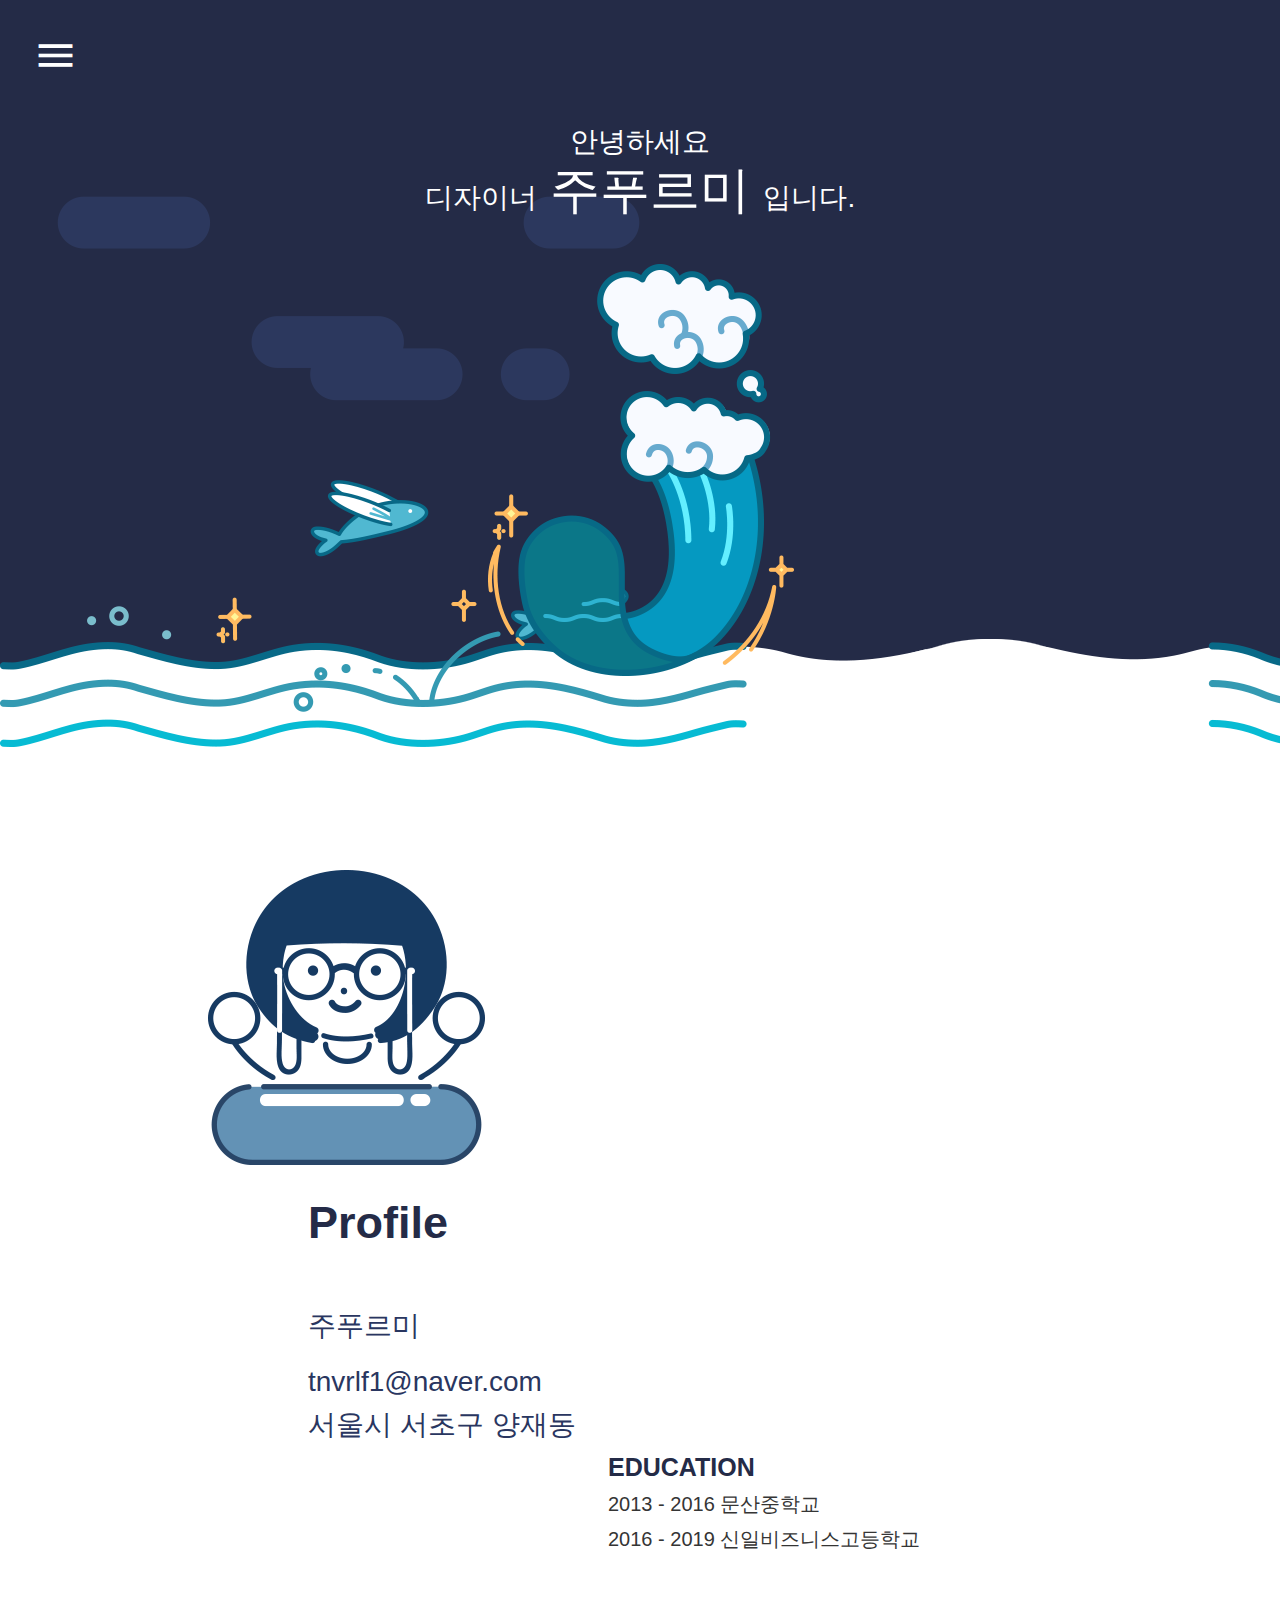
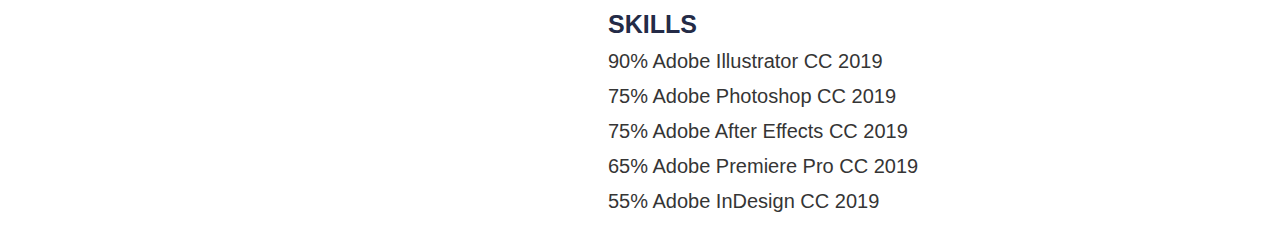
==== index.html @ e6703d3d "f" ====
<!DOCTYPE html>
<html lang="ko" dir="ltr">
  <head>
    <meta charset="utf-8">
    <meta property="og:url" content="https://jupureumi.github.io/">
    <meta property="og:title" content="디자이너 주푸르미 Portfolio">
    <meta property="og:description" content="안녕하세요 디자이너 주푸르미의 포트폴리오입니다.">
    <meta property="og:image" content="./img/sns_img.png">

    <meta name="robots" content="index">
    <meta name="title" content="디자이너 주푸르미 Portfolio">
    <meta name="keywords" content="주푸르미">
    <meta name="description" content="안녕하세요 디자이너 주푸르미의 포트폴리오입니다.">
    <link rel="image_src" href="./img/sns_img.png">

    <link href="https://fonts.googleapis.com/css2?family=Material+Icons"
      rel="stylesheet">
      <link rel="stylesheet" href="https://cdn.jsdelivr.net/npm/bootstrap@4.5.3/dist/css/bootstrap.min.css" integrity="sha384-TX8t27EcRE3e/ihU7zmQxVncDAy5uIKz4rEkgIXeMed4M0jlfIDPvg6uqKI2xXr2" crossorigin="anonymous">
    <link rel="stylesheet" href="css/style.css">

    <title>디자이너 주푸르미 Portfolio</title>
  </head>
  <body>
    <span class="material-icons menu">
    menu
    </span>
    <div class="title">
    <p></p>
    <span>안녕하세요</span>
      <br>
    <span>디자이너</span>&nbsp;&nbsp;&nbsp;<strong>주푸르미</strong>&nbsp;&nbsp;&nbsp;<span>입니다.</span>
    </div>
    <div class="wave">
      <img src="./img/wave.png" alt="">
    </div>
      <div class="media">
    <img src="img/Character_1.png" class="align-self-start mr-3" alt="...">
    <div class="media-body">
      <class="mt-0"><strong>Profile</strong>
      <p></p>
        <span>주푸르미
        <p>tnvrlf1@naver.com</p>
        <p>서울시 서초구 양재동</p>
        </span>
      </div>
    </div>
    <div class="text">
      <strong>EDUCATION</strong><p></p>
      <p>2013 - 2016  문산중학교</p>
      <p>2016 - 2019  신일비즈니스고등학교</p>
    </div>

    <div class="text2">
      <strong>SKILLS</strong><p></p>
      <p>90%  Adobe Illustrator CC 2019</p>
      <p>75%  Adobe Photoshop CC 2019</p>
      <p>75%  Adobe After Effects CC 2019</p>
      <p>65%  Adobe Premiere Pro CC 2019</p>
      <p>55%  Adobe InDesign CC 2019</p>
    </div>


  </body>
</html>
---- css/style.css ----
@charset "utf-8";

body {
  font-family: 'cafe24 oneprettynight','NanumBarunGothic', 'NanumSquare_ac', sans-serif;
  background-image: url(../img/bg.png);
  background-repeat: no-repeat;
}

.menu {
  color: #FFF;
  padding: 25px;
  font-size: 45px;
}

.title {
  color: #FFF;
  font-family: : 'cafe24 oneprettynight';
  text-align: center;
  line-height: 45px;
}

.title span {
  font-size: 28px;
  font-weight: normal;
}

.title strong {
  font-size: 50px;
  font-weight: normal;
}

.wave {
  text-align: center;
  padding-top: 40px;
}

.media {
  text-align: left;
  padding-top: 190px;
  padding-left: 200px;
  font-size: 45px;
  color: #242B47;
  font-family: : 'NanumSquare_ac';
}

.Character_1 strong {
  font-size: 45px;
  color: #242B47;
}

.media-body span {
  font-size: 28px;
  color: #293660;
  line-height: 15px;
}

.media-body {
  padding-left: 100px;
  padding-top: 20px;
}

.text {
  padding-left: 600px;
  font-size: 20px;
  color: #353535;
  line-height: 15px;
}

.text strong {
  font-size: 25px;
  color: #242B47;
  line-height: 15px;
  font-family: : 'NanumSquare_ac';
}

.text2 {
  padding-left: 600px;
  padding-top: 50px;
  font-size: 20px;
  color: #353535;
  line-height: 15px;
}

.text2 strong {
  font-size: 25px;
  color: #242B47;
  line-height: 15px;
  font-family: : 'NanumSquare_ac';
}
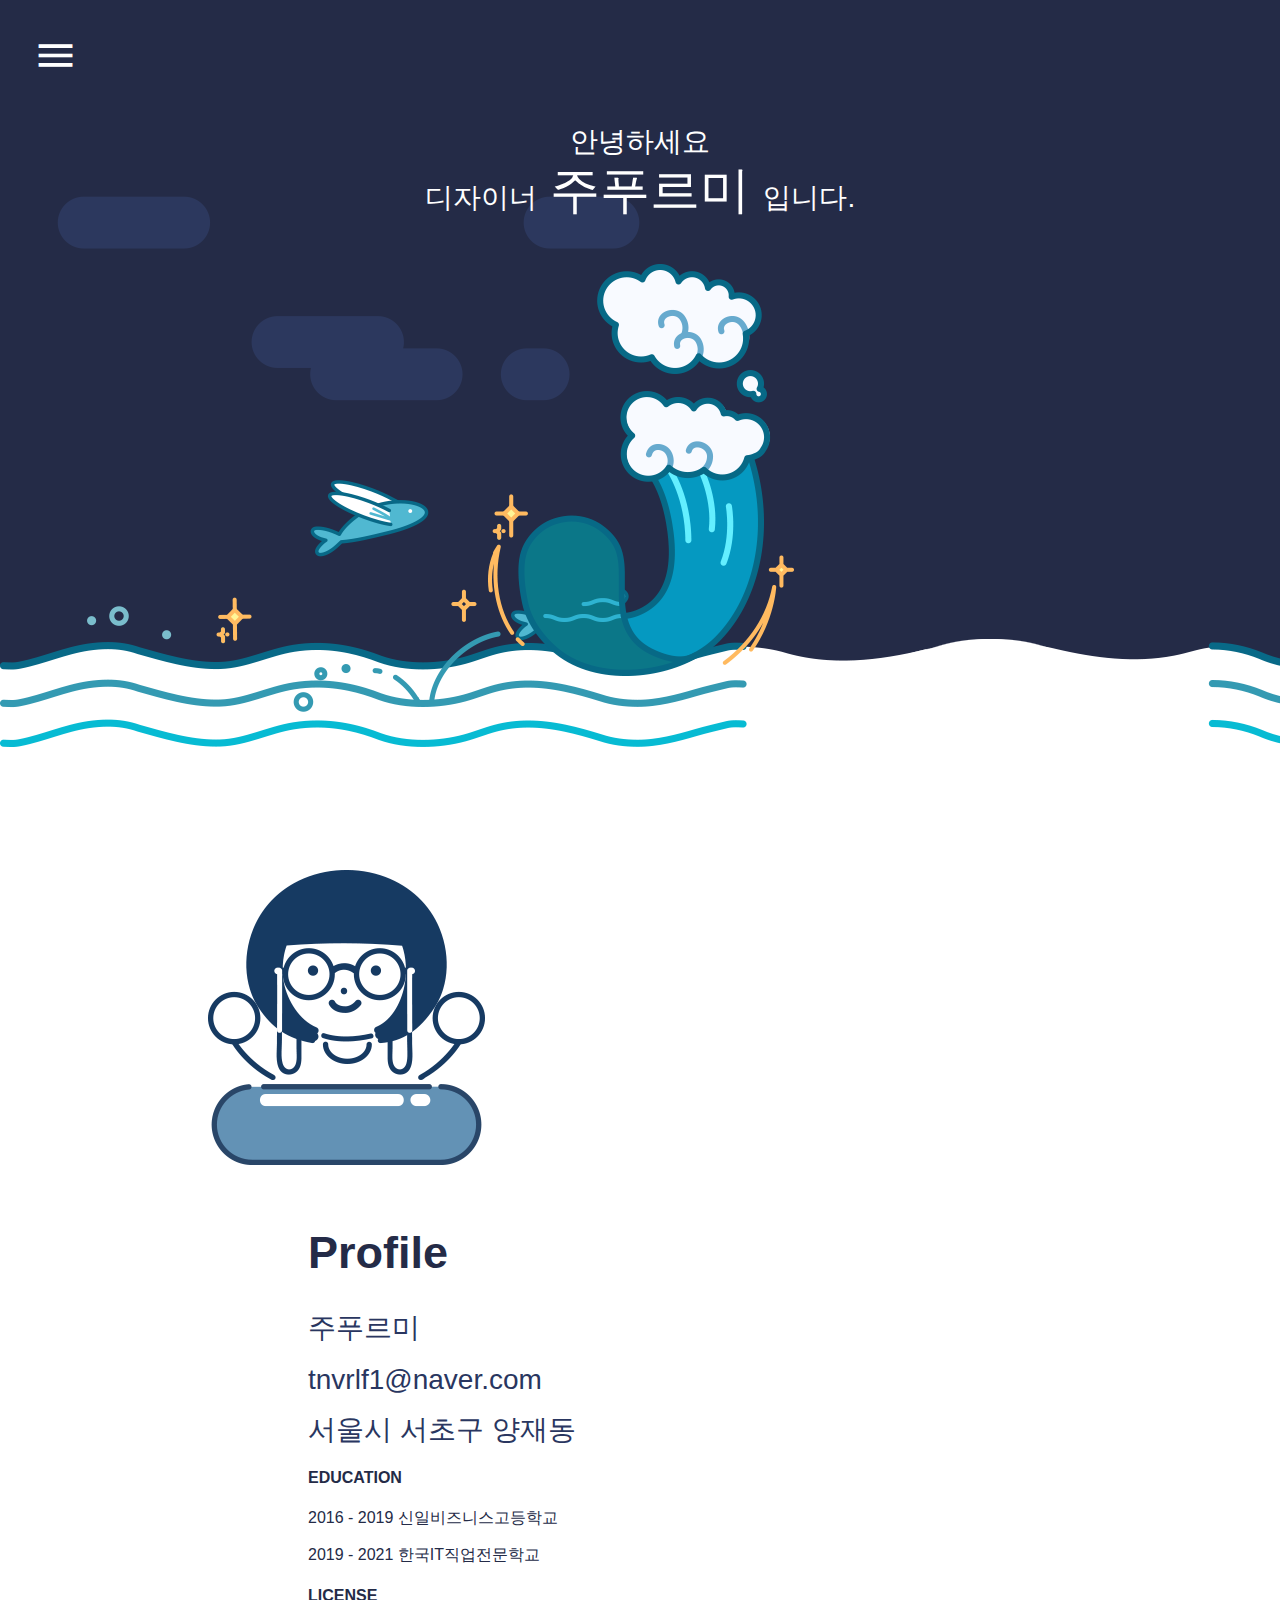
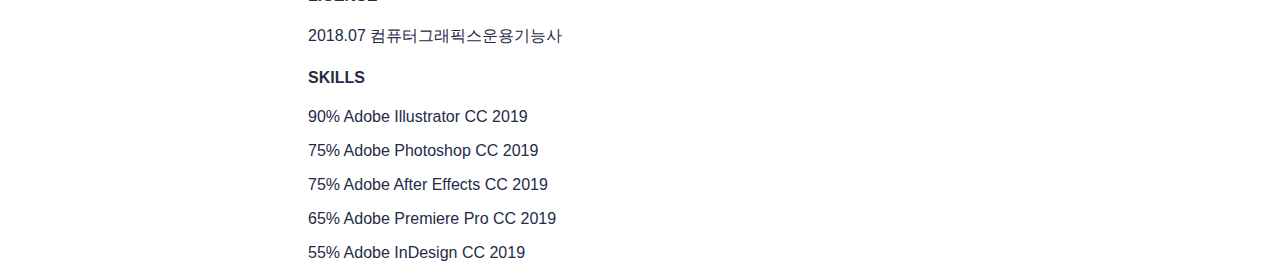
==== commit 801d77d7: "1" ====
--- a/index.html
+++ b/index.html
@@ -1,64 +1,79 @@
 <!DOCTYPE html>
 <html lang="ko" dir="ltr">
-  <head>
-    <meta charset="utf-8">
-    <meta property="og:url" content="https://jupureumi.github.io/">
-    <meta property="og:title" content="디자이너 주푸르미 Portfolio">
-    <meta property="og:description" content="안녕하세요 디자이너 주푸르미의 포트폴리오입니다.">
-    <meta property="og:image" content="./img/sns_img.png">
 
-    <meta name="robots" content="index">
-    <meta name="title" content="디자이너 주푸르미 Portfolio">
-    <meta name="keywords" content="주푸르미">
-    <meta name="description" content="안녕하세요 디자이너 주푸르미의 포트폴리오입니다.">
-    <link rel="image_src" href="./img/sns_img.png">
+<head>
+  <meta charset="utf-8">
+  <meta property="og:url" content="https://jupureumi.github.io/">
+  <meta property="og:title" content="디자이너 주푸르미 Portfolio">
+  <meta property="og:description" content="안녕하세요 디자이너 주푸르미의 포트폴리오입니다.">
+  <meta property="og:image" content="./img/sns_img.png">
 
-    <link href="https://fonts.googleapis.com/css2?family=Material+Icons"
-      rel="stylesheet">
-      <link rel="stylesheet" href="https://cdn.jsdelivr.net/npm/bootstrap@4.5.3/dist/css/bootstrap.min.css" integrity="sha384-TX8t27EcRE3e/ihU7zmQxVncDAy5uIKz4rEkgIXeMed4M0jlfIDPvg6uqKI2xXr2" crossorigin="anonymous">
-    <link rel="stylesheet" href="css/style.css">
+  <meta name="robots" content="index">
+  <meta name="title" content="디자이너 주푸르미 Portfolio">
+  <meta name="keywords" content="주푸르미">
+  <meta name="description" content="안녕하세요 디자이너 주푸르미의 포트폴리오입니다.">
+  <link rel="image_src" href="./img/sns_img.png">
 
-    <title>디자이너 주푸르미 Portfolio</title>
-  </head>
-  <body>
-    <span class="material-icons menu">
+  <link href="https://fonts.googleapis.com/css2?family=Material+Icons" rel="stylesheet">
+  <link rel="stylesheet" href="https://cdn.jsdelivr.net/npm/bootstrap@4.5.3/dist/css/bootstrap.min.css" integrity="sha384-TX8t27EcRE3e/ihU7zmQxVncDAy5uIKz4rEkgIXeMed4M0jlfIDPvg6uqKI2xXr2" crossorigin="anonymous">
+  <link rel="stylesheet" href="css/style.css">
+
+  <title>디자이너 주푸르미 Portfolio</title>
+</head>
+
+<body>
+  <span class="material-icons menu">
     menu
-    </span>
-    <div class="title">
+  </span>
+  <div class="title">
     <p></p>
     <span>안녕하세요</span>
-      <br>
+    <br>
     <span>디자이너</span>&nbsp;&nbsp;&nbsp;<strong>주푸르미</strong>&nbsp;&nbsp;&nbsp;<span>입니다.</span>
-    </div>
-    <div class="wave">
-      <img src="./img/wave.png" alt="">
-    </div>
-      <div class="media">
+  </div>
+  <div class="wave">
+    <img src="./img/wave.png" alt="">
+  </div>
+
+  <!-- 남겨둠 -->
+  <div class="media">
     <img src="img/Character_1.png" class="align-self-start mr-3" alt="...">
     <div class="media-body">
-      <class="mt-0"><strong>Profile</strong>
-      <p></p>
+      <div="mt-0">
+        <h2><strong>Profile</strong></h2>
+        <p></p>
         <span>주푸르미
-        <p>tnvrlf1@naver.com</p>
-        <p>서울시 서초구 양재동</p>
+          <p>tnvrlf1@naver.com</p>
+          <p>서울시 서초구 양재동</p>
         </span>
-      </div>
-    </div>
-    <div class="text">
-      <strong>EDUCATION</strong><p></p>
-      <p>2013 - 2016  문산중학교</p>
-      <p>2016 - 2019  신일비즈니스고등학교</p>
-    </div>
 
-    <div class="text2">
-      <strong>SKILLS</strong><p></p>
-      <p>90%  Adobe Illustrator CC 2019</p>
-      <p>75%  Adobe Photoshop CC 2019</p>
-      <p>75%  Adobe After Effects CC 2019</p>
-      <p>65%  Adobe Premiere Pro CC 2019</p>
-      <p>55%  Adobe InDesign CC 2019</p>
-    </div>
+        <div class="row mt-4">
+          <div class="col-6 mb-4">
+            <h4><strong>EDUCATION</strong></h4><p></p>
+            <p>2016 - 2019  신일비즈니스고등학교</p>
+            <p>2019 - 2021  한국IT직업전문학교</p>
+          </div>
+          <div class="col-6 mb-4">
+            <h4><strong>LICENSE</strong></h4><p></p>
+            <p>2018.07 컴퓨터그래픽스운용기능사</p>
+          </div>
+          <div class="col-6">
+            <h4><strong>SKILLS</strong></h4><p></p>
+            <p>90%  Adobe Illustrator CC 2019</p>
+            <p>75%  Adobe Photoshop CC 2019</p>
+            <p>75%  Adobe After Effects CC 2019</p>
+            <p>65%  Adobe Premiere Pro CC 2019</p>
+            <p>55%  Adobe InDesign CC 2019</p>
+          </div>
+          <div class="col-6">
+          </div>
+        </div>
 
 
-  </body>
+  <!-- media -->
+
+
+
+</body>
+
 </html>
--- a/css/style.css
+++ b/css/style.css
@@ -1,7 +1,7 @@
 @charset "utf-8";
 
 body {
-  font-family: 'cafe24 oneprettynight','NanumBarunGothic', 'NanumSquare_ac', sans-serif;
+  font-family: 'NanumSquare_ac','NanumBarunGothic', sans-serif;
   background-image: url(../img/bg.png);
   background-repeat: no-repeat;
 }
@@ -14,7 +14,7 @@
 
 .title {
   color: #FFF;
-  font-family: : 'cafe24 oneprettynight';
+  font-family: 'NanumSquare_ac','NanumBarunGothic', sans-serif;
   text-align: center;
   line-height: 45px;
 }
@@ -38,9 +38,12 @@
   text-align: left;
   padding-top: 190px;
   padding-left: 200px;
-  font-size: 45px;
   color: #242B47;
   font-family: : 'NanumSquare_ac';
+}
+
+.media h2 {
+  font-size: 45px;
 }
 
 .Character_1 strong {
@@ -51,7 +54,7 @@
 .media-body span {
   font-size: 28px;
   color: #293660;
-  line-height: 15px;
+  line-height: 22px;
 }
 
 .media-body {
@@ -59,23 +62,25 @@
   padding-top: 20px;
 }
 
-.text {
-  padding-left: 600px;
+.container  strong {
+  font-size: 25px;
+  color: #242B47;
+  line-height: 15px;
+  padding-left: 0px;
+  font-family: : 'NanumSquare_ac';
+
+}
+
+.container {
+  padding-left: 210px;
   font-size: 20px;
   color: #353535;
   line-height: 15px;
 }
 
-.text strong {
-  font-size: 25px;
-  color: #242B47;
-  line-height: 15px;
-  font-family: : 'NanumSquare_ac';
-}
-
 .text2 {
-  padding-left: 600px;
-  padding-top: 50px;
+  padding-left: 15px;
+  padding-top: 70px;
   font-size: 20px;
   color: #353535;
   line-height: 15px;
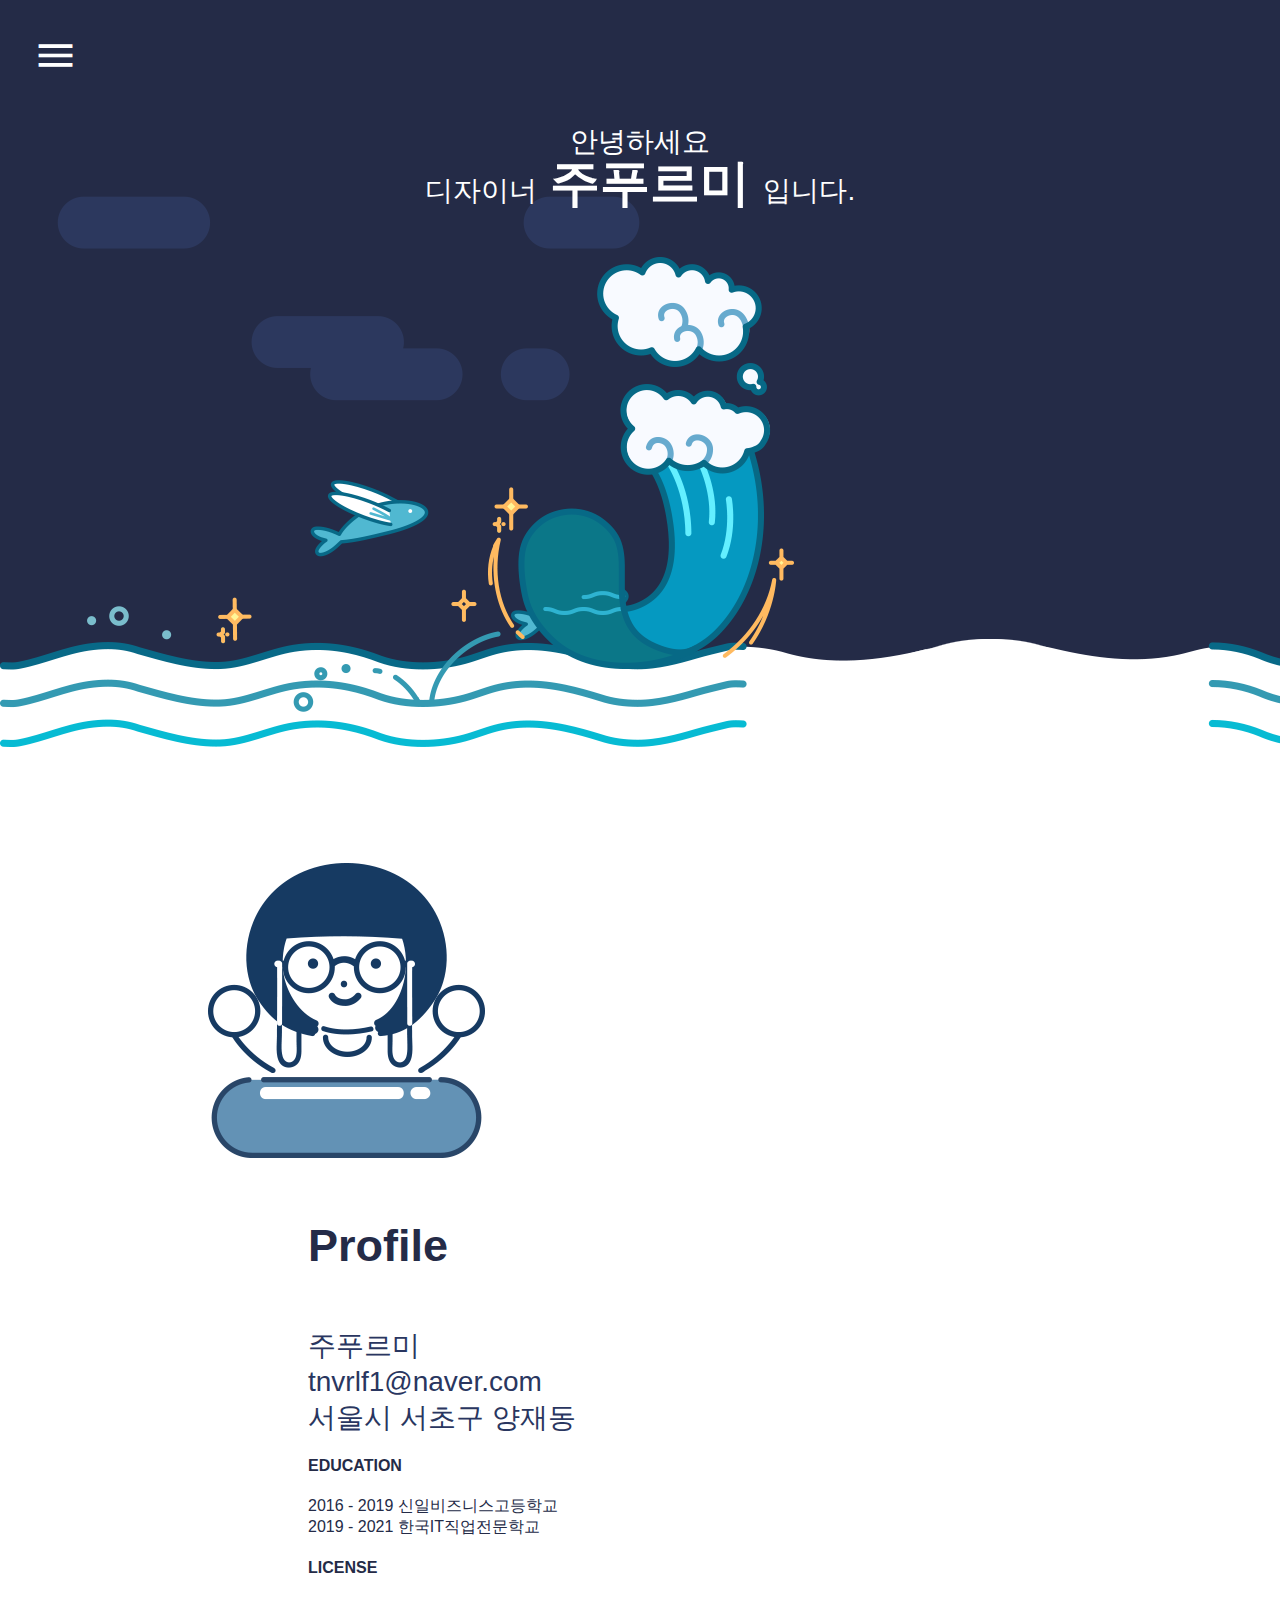
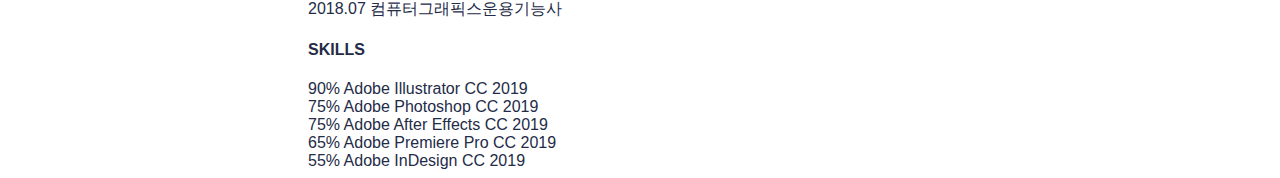
==== commit abef6d2a: "a" ====
--- a/index.html
+++ b/index.html
@@ -41,29 +41,29 @@
     <div class="media-body">
       <div="mt-0">
         <h2><strong>Profile</strong></h2>
-        <p></p>
-        <span>주푸르미
-          <p>tnvrlf1@naver.com</p>
-          <p>서울시 서초구 양재동</p>
+        <br>
+        <span>주푸르미<br>
+          tnvrlf1@naver.com<br>
+          서울시 서초구 양재동
         </span>
 
         <div class="row mt-4">
-          <div class="col-6 mb-4">
+          <div class="col-6 mb-5">
             <h4><strong>EDUCATION</strong></h4><p></p>
-            <p>2016 - 2019  신일비즈니스고등학교</p>
-            <p>2019 - 2021  한국IT직업전문학교</p>
+             2016 - 2019  신일비즈니스고등학교<br>
+             2019 - 2021  한국IT직업전문학교
           </div>
           <div class="col-6 mb-4">
             <h4><strong>LICENSE</strong></h4><p></p>
-            <p>2018.07 컴퓨터그래픽스운용기능사</p>
+             2018.07 컴퓨터그래픽스운용기능사<br>
           </div>
           <div class="col-6">
             <h4><strong>SKILLS</strong></h4><p></p>
-            <p>90%  Adobe Illustrator CC 2019</p>
-            <p>75%  Adobe Photoshop CC 2019</p>
-            <p>75%  Adobe After Effects CC 2019</p>
-            <p>65%  Adobe Premiere Pro CC 2019</p>
-            <p>55%  Adobe InDesign CC 2019</p>
+             90%  Adobe Illustrator CC 2019<br>
+             75%  Adobe Photoshop CC 2019<br>
+             75%  Adobe After Effects CC 2019<br>
+             65%  Adobe Premiere Pro CC 2019<br>
+             55%  Adobe InDesign CC 2019<br>
           </div>
           <div class="col-6">
           </div>
--- a/css/style.css
+++ b/css/style.css
@@ -26,7 +26,7 @@
 
 .title strong {
   font-size: 50px;
-  font-weight: normal;
+  line-height: 15px;
 }
 
 .wave {
@@ -49,12 +49,13 @@
 .Character_1 strong {
   font-size: 45px;
   color: #242B47;
+
 }
 
 .media-body span {
   font-size: 28px;
   color: #293660;
-  line-height: 22px;
+  line-height: 36px;
 }
 
 .media-body {
@@ -68,7 +69,6 @@
   line-height: 15px;
   padding-left: 0px;
   font-family: : 'NanumSquare_ac';
-
 }
 
 .container {
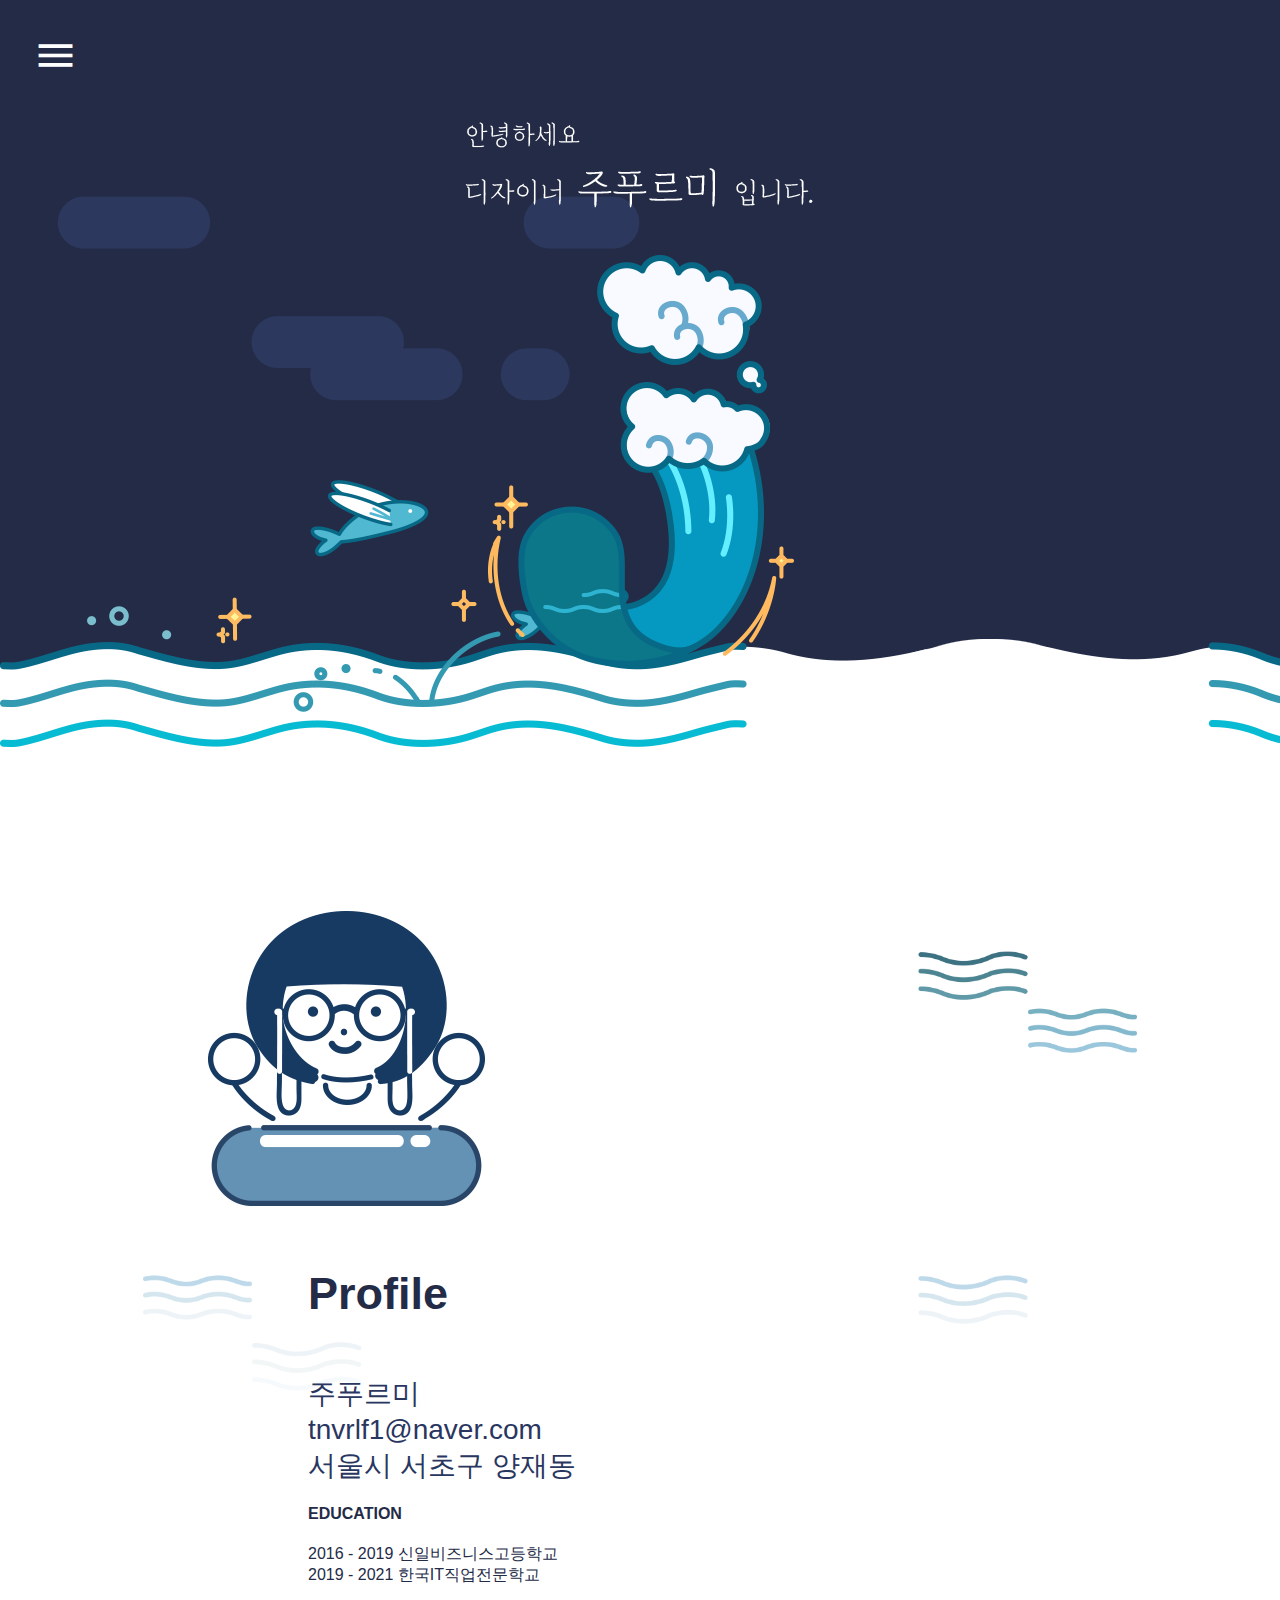
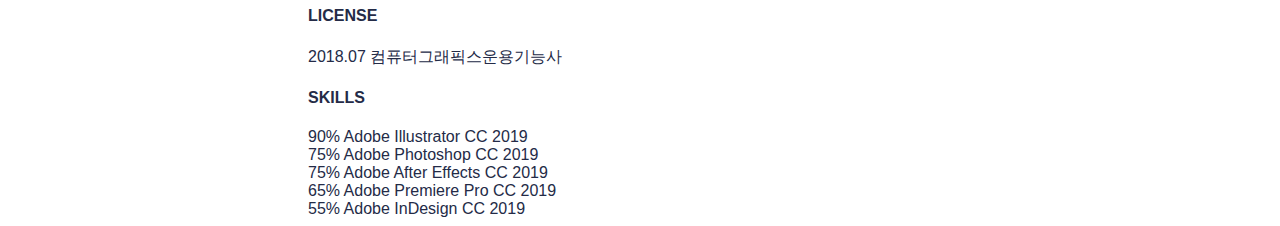
==== commit 22f828b4: "2" ====
--- a/index.html
+++ b/index.html
@@ -27,47 +27,55 @@
   </span>
   <div class="title">
     <p></p>
-    <span>안녕하세요</span>
-    <br>
-    <span>디자이너</span>&nbsp;&nbsp;&nbsp;<strong>주푸르미</strong>&nbsp;&nbsp;&nbsp;<span>입니다.</span>
+    <img src="./img/hello.png" alt="">
   </div>
   <div class="wave">
     <img src="./img/wave.png" alt="">
   </div>
 
   <!-- 남겨둠 -->
-  <div class="media">
-    <img src="img/Character_1.png" class="align-self-start mr-3" alt="...">
-    <div class="media-body">
-      <div="mt-0">
-        <h2><strong>Profile</strong></h2>
-        <br>
-        <span>주푸르미<br>
-          tnvrlf1@naver.com<br>
-          서울시 서초구 양재동
-        </span>
+  <section class="profile">
+    <div class="media">
+      <img src="img/Character_1.png" class="align-self-start mr-3" alt="...">
+      <div class="media-body">
+        <div="mt-0">
+          <h2><strong>Profile</strong></h2>
+          <br>
+          <span>주푸르미<br>
+            tnvrlf1@naver.com<br>
+            서울시 서초구 양재동
+          </span>
 
-        <div class="row mt-4">
-          <div class="col-6 mb-5">
-            <h4><strong>EDUCATION</strong></h4><p></p>
-             2016 - 2019  신일비즈니스고등학교<br>
-             2019 - 2021  한국IT직업전문학교
+
+          <div class="row mt-5">
+            <div class="col-3 mb-5">
+              <p></p>
+              <h4><strong>EDUCATION</strong></h4>
+              <p></p>
+              2016 - 2019 신일비즈니스고등학교<br>
+              2019 - 2021 한국IT직업전문학교
+            </div>
+            <div class="col-6 mb-4">
+              <p></p>
+              <h4><strong>LICENSE</strong></h4>
+              <p></p>
+              2018.07 컴퓨터그래픽스운용기능사<br>
+            </div>
+            <div class="col-6">
+              <h4><strong>SKILLS</strong></h4>
+              <p></p>
+              90% Adobe Illustrator CC 2019<br>
+              75% Adobe Photoshop CC 2019<br>
+              75% Adobe After Effects CC 2019<br>
+              65% Adobe Premiere Pro CC 2019<br>
+              55% Adobe InDesign CC 2019<br>
+            </div>
+            <div class="col-6">
+
+            </div>
           </div>
-          <div class="col-6 mb-4">
-            <h4><strong>LICENSE</strong></h4><p></p>
-             2018.07 컴퓨터그래픽스운용기능사<br>
-          </div>
-          <div class="col-6">
-            <h4><strong>SKILLS</strong></h4><p></p>
-             90%  Adobe Illustrator CC 2019<br>
-             75%  Adobe Photoshop CC 2019<br>
-             75%  Adobe After Effects CC 2019<br>
-             65%  Adobe Premiere Pro CC 2019<br>
-             55%  Adobe InDesign CC 2019<br>
-          </div>
-          <div class="col-6">
-          </div>
-        </div>
+  </section>
+
 
 
   <!-- media -->
--- a/css/style.css
+++ b/css/style.css
@@ -13,20 +13,7 @@
 }
 
 .title {
-  color: #FFF;
-  font-family: 'NanumSquare_ac','NanumBarunGothic', sans-serif;
   text-align: center;
-  line-height: 45px;
-}
-
-.title span {
-  font-size: 28px;
-  font-weight: normal;
-}
-
-.title strong {
-  font-size: 50px;
-  line-height: 15px;
 }
 
 .wave {
@@ -63,32 +50,10 @@
   padding-top: 20px;
 }
 
-.container  strong {
-  font-size: 25px;
-  color: #242B47;
-  line-height: 15px;
-  padding-left: 0px;
-  font-family: : 'NanumSquare_ac';
+.profile {
+  padding-top: 50px;
+  background-position: 0px 270px;
+  background-repeat: no-repeat;
+  background-size: contain;
+  background-image: url(../img/ripples.png);
 }
-
-.container {
-  padding-left: 210px;
-  font-size: 20px;
-  color: #353535;
-  line-height: 15px;
-}
-
-.text2 {
-  padding-left: 15px;
-  padding-top: 70px;
-  font-size: 20px;
-  color: #353535;
-  line-height: 15px;
-}
-
-.text2 strong {
-  font-size: 25px;
-  color: #242B47;
-  line-height: 15px;
-  font-family: : 'NanumSquare_ac';
-}
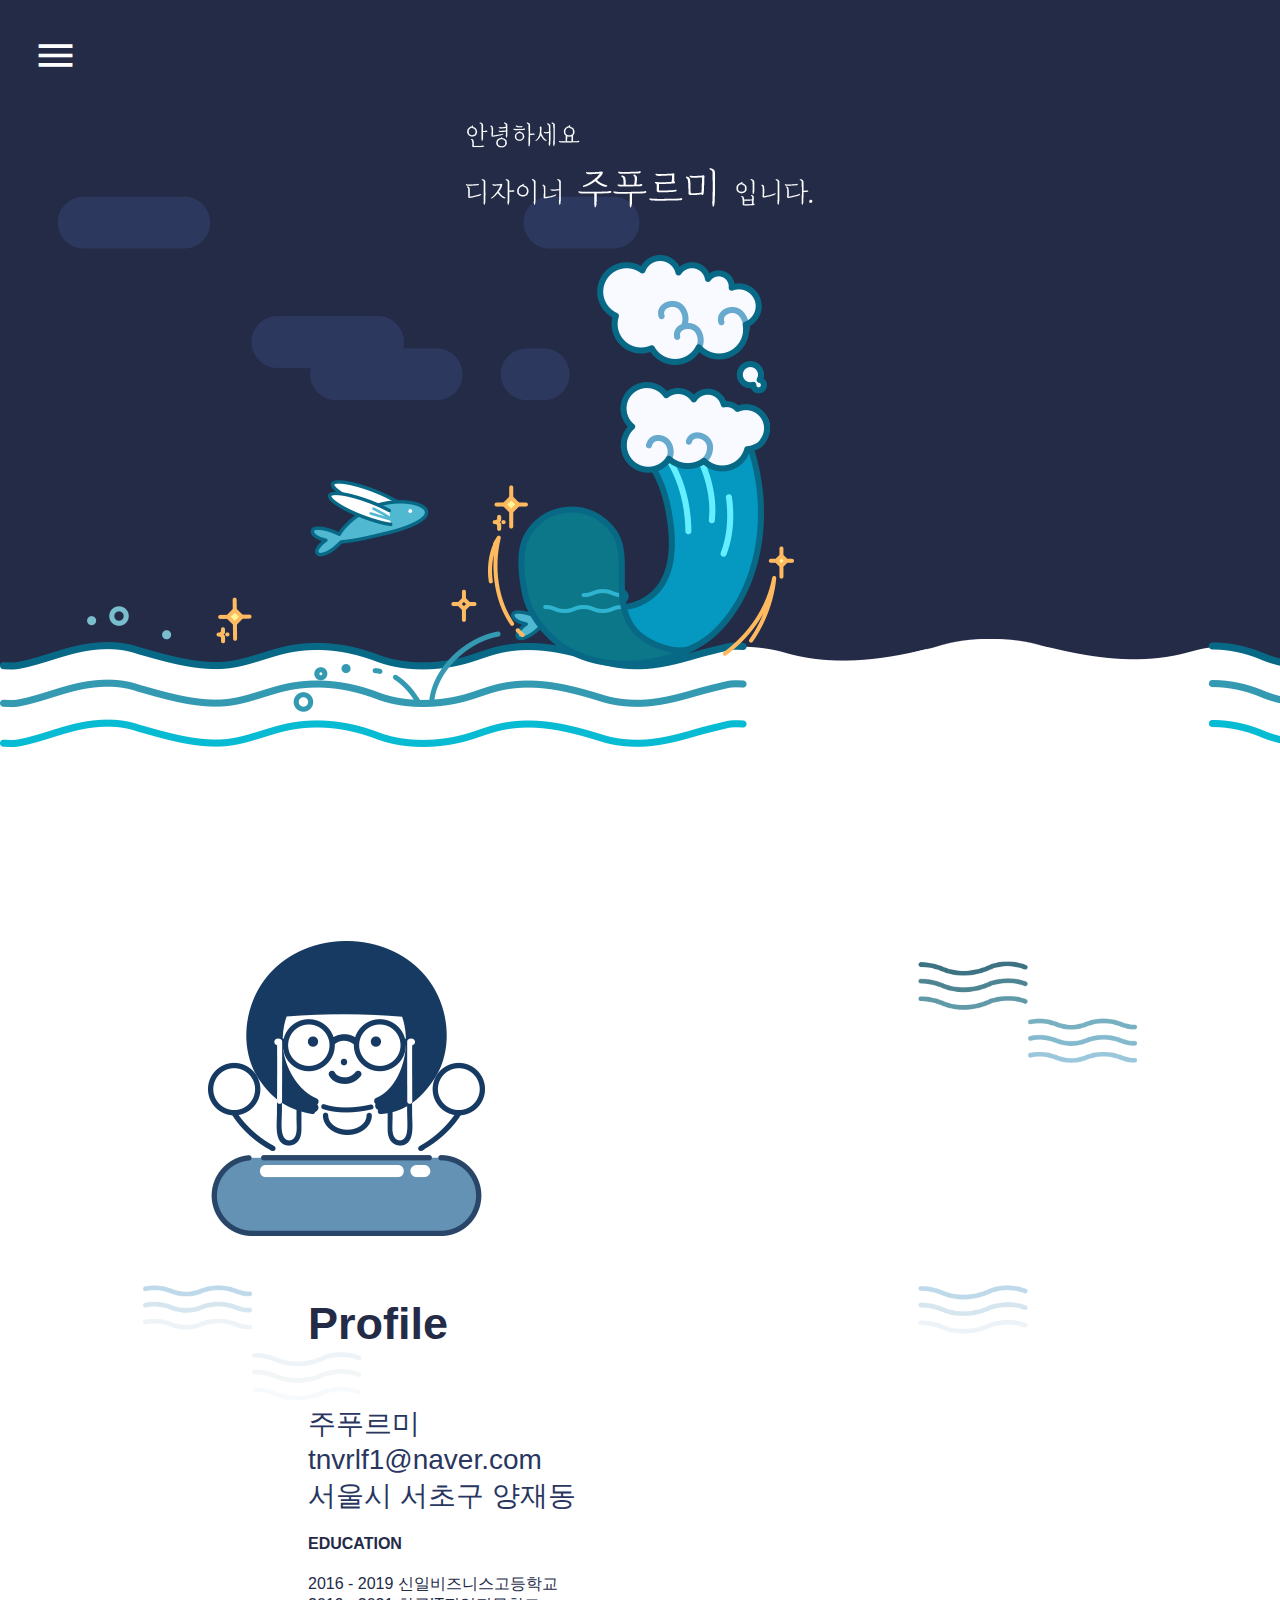
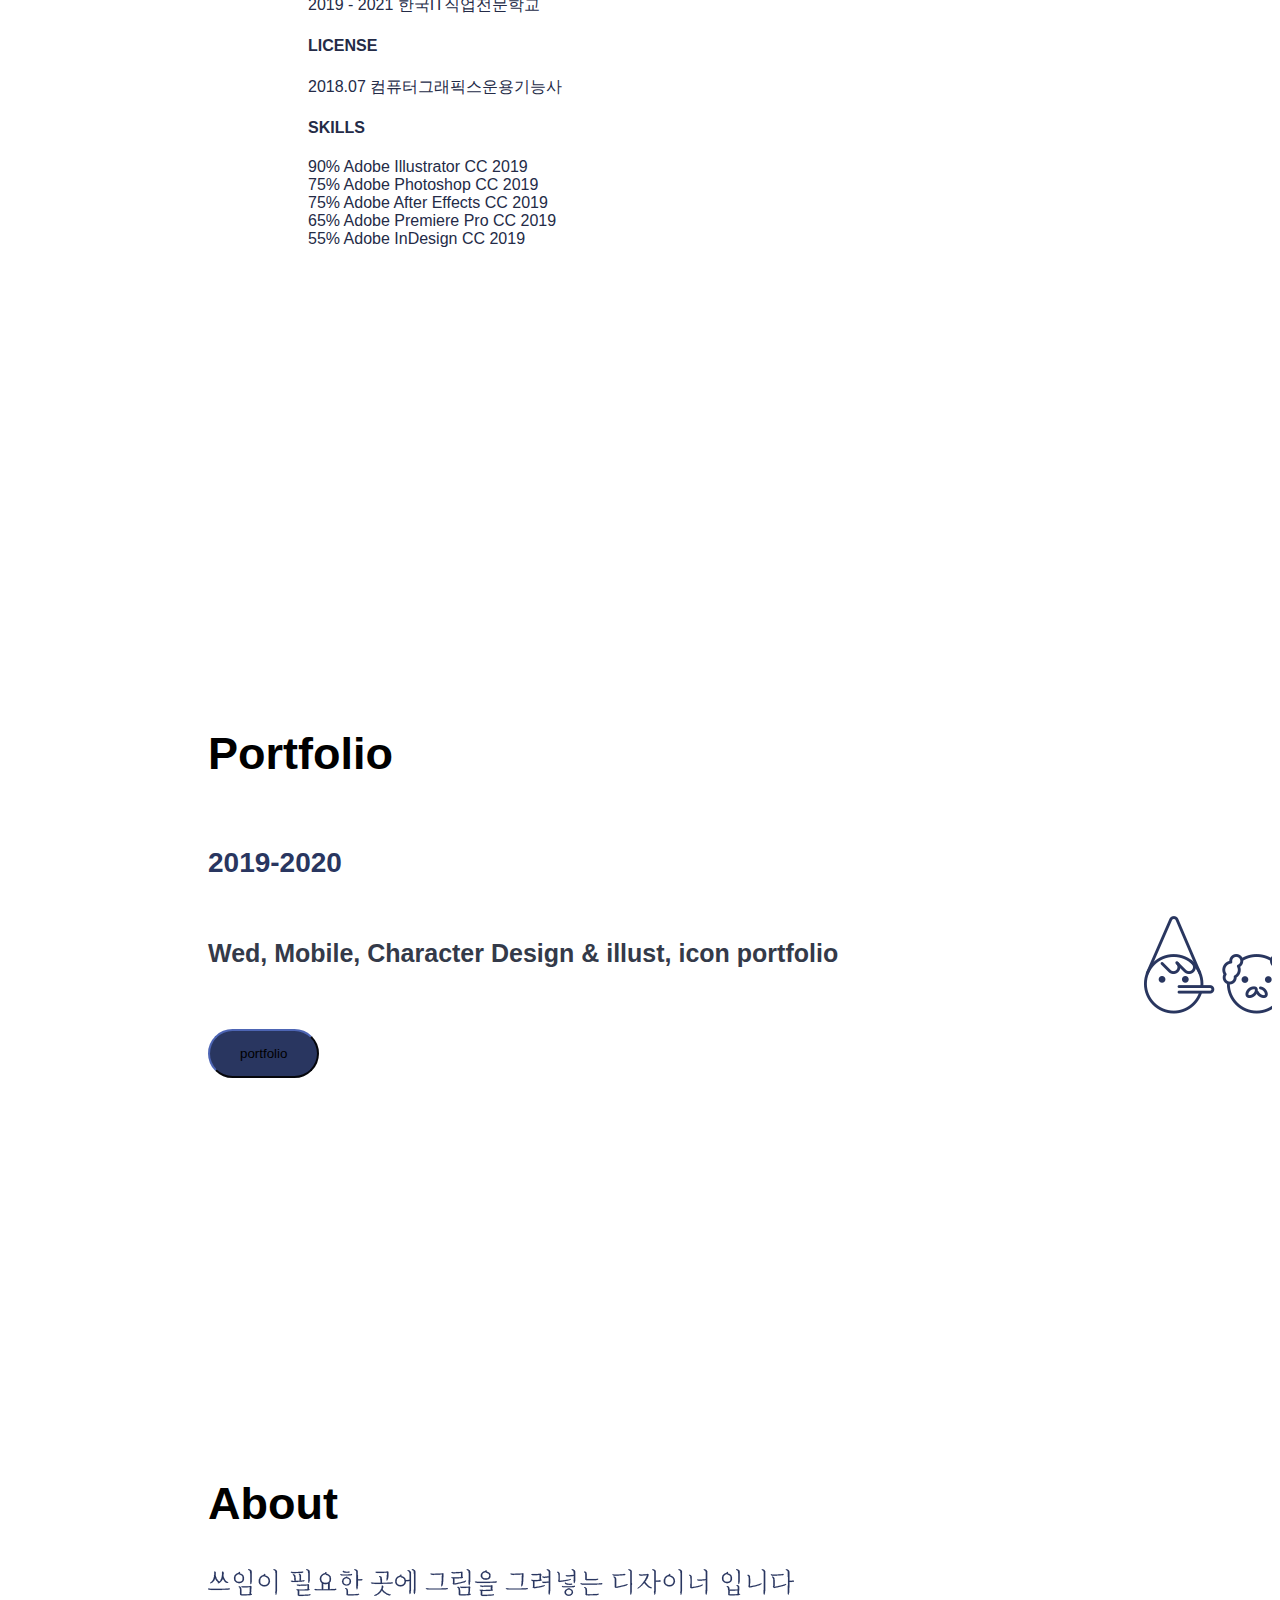
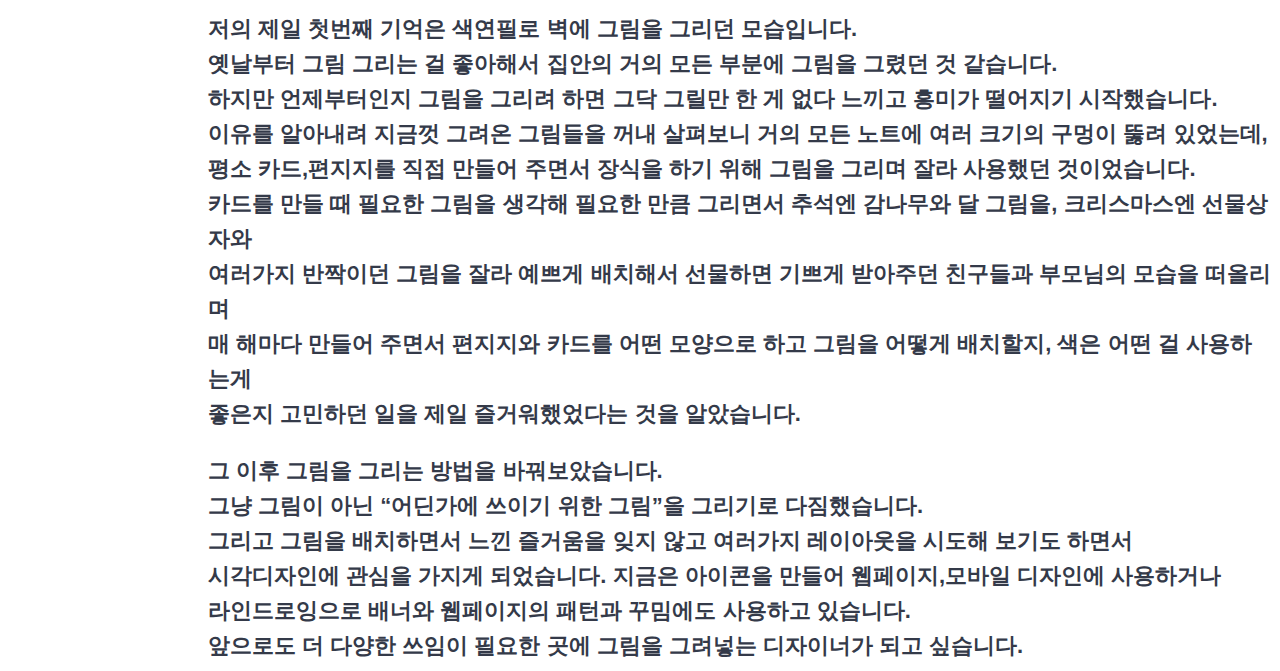
==== commit 027192b4: "s" ====
--- a/index.html
+++ b/index.html
@@ -17,7 +17,7 @@
   <link href="https://fonts.googleapis.com/css2?family=Material+Icons" rel="stylesheet">
   <link rel="stylesheet" href="https://cdn.jsdelivr.net/npm/bootstrap@4.5.3/dist/css/bootstrap.min.css" integrity="sha384-TX8t27EcRE3e/ihU7zmQxVncDAy5uIKz4rEkgIXeMed4M0jlfIDPvg6uqKI2xXr2" crossorigin="anonymous">
   <link rel="stylesheet" href="css/style.css">
-
+  <link rel="stylesheet" href="https://cdnjs.cloudflare.com/ajax/libs/animate.css/4.1.1/animate.min.css">
   <title>디자이너 주푸르미 Portfolio</title>
 </head>
 
@@ -70,17 +70,42 @@
               65% Adobe Premiere Pro CC 2019<br>
               55% Adobe InDesign CC 2019<br>
             </div>
-            <div class="col-6">
-
-            </div>
           </div>
   </section>
 
+<section class="portfolio1">
+  <div class="portfolio">
+    <strong>
+      <h2>Portfolio</h2><br>
+      <h4>2019-2020</h4>
+    </strong>
+    <br>
+    <span>Wed, Mobile, Character Design & illust, icon portfolio </span>
+    <p></p><button type="button" class="btn btn-primary btn-lg">portfolio</button>
 
+  </div>
+  </section>
 
-  <!-- media -->
-
-
+<section class="about">
+  <strong>
+  <h2>About</h2></strong>
+    <img src="./img/about.png" alt="">
+    <span><br>저의 제일 첫번째 기억은 색연필로 벽에 그림을 그리던 모습입니다.<br>
+      옛날부터 그림 그리는 걸 좋아해서 집안의 거의 모든 부분에 그림을 그렸던 것 같습니다.<br>
+      하지만 언제부터인지 그림을 그리려 하면 그닥 그릴만 한 게 없다 느끼고 흥미가 떨어지기 시작했습니다.<br>
+      이유를 알아내려 지금껏 그려온 그림들을 꺼내 살펴보니 거의 모든 노트에 여러 크기의 구멍이 뚫려 있었는데,<br>
+      평소 카드,편지지를 직접 만들어 주면서 장식을 하기 위해  그림을 그리며 잘라 사용했던 것이었습니다.<br>
+      카드를 만들 때 필요한 그림을 생각해 필요한 만큼 그리면서  추석엔 감나무와 달 그림을, 크리스마스엔 선물상자와<br>
+      여러가지 반짝이던 그림을 잘라 예쁘게 배치해서 선물하면 기쁘게 받아주던 친구들과 부모님의 모습을 떠올리며<br>
+      매 해마다 만들어 주면서 편지지와 카드를 어떤 모양으로 하고 그림을 어떻게 배치할지, 색은 어떤 걸 사용하는게<br>
+      좋은지 고민하던 일을 제일 즐거워했었다는 것을 알았습니다.<br>
+      <p></p>
+      그 이후 그림을 그리는 방법을 바꿔보았습니다.<br>
+      그냥 그림이 아닌 “어딘가에 쓰이기 위한 그림”을 그리기로 다짐했습니다.<br>
+      그리고 그림을 배치하면서 느낀 즐거움을 잊지 않고 여러가지 레이아웃을 시도해 보기도 하면서<br>
+      시각디자인에 관심을 가지게 되었습니다. 지금은 아이콘을 만들어 웹페이지,모바일 디자인에 사용하거나<br>
+      라인드로잉으로 배너와 웹페이지의 패턴과 꾸밈에도 사용하고 있습니다.<br>
+      앞으로도 더 다양한 쓰임이 필요한 곳에 그림을 그려넣는 디자이너가 되고 싶습니다. </span>
 
 </body>
 
--- a/css/style.css
+++ b/css/style.css
@@ -1,7 +1,7 @@
 @charset "utf-8";
 
 body {
-  font-family: 'NanumSquare_ac','NanumBarunGothic', sans-serif;
+  font-family: 'NanumSquare_ac', 'NanumBarunGothic', sans-serif;
   background-image: url(../img/bg.png);
   background-repeat: no-repeat;
 }
@@ -31,12 +31,12 @@
 
 .media h2 {
   font-size: 45px;
+  font-weight: bolder;
 }
 
 .Character_1 strong {
   font-size: 45px;
   color: #242B47;
-
 }
 
 .media-body span {
@@ -51,9 +51,85 @@
 }
 
 .profile {
-  padding-top: 50px;
-  background-position: 0px 270px;
+  padding-top: 80px;
+  padding-bottom: 300px;
+  background-position: 0px 280px;
   background-repeat: no-repeat;
-  background-size: contain;
-  background-image: url(../img/ripples.png);
+  background-size: 100%;
+  background-image: url(../img/ripples.png)
 }
+
+.portfolio h2 {
+  padding-top: 80px;
+  padding-left: 200px;
+  font-size: 45px;
+  font-weight: bolder;
+  line-height: 15px;
+}
+
+.portfolio h4 {
+  padding-left: 200px;
+  font-size: 28px;
+  color: #293660;
+  line-height: 20px;
+  font-weight: bold;
+}
+
+.portfolio span {
+  padding-left: 200px;
+  font-size: 25px;
+  color: #343A49;
+  line-height: 50px;
+  font-weight: bold;
+}
+
+.portfolio button {
+  text-align: center;
+  margin-left: 200px;
+  margin-right: 35px;
+  margin-top: 35px;
+  margin-bottom: auto;
+}
+
+.btn-primary {
+  background-color: #293660;
+  border-color: #293660;
+  border-radius: 50px;
+  padding-left: 30px;
+  padding-right: 30px;
+  padding-top: 15px;
+  padding-bottom: 15px;
+}
+
+.btn-primary:hover {
+  background-color: #010E26;
+  border-color: #010E26;
+}
+
+.portfolio1 {
+  padding-top: 80px;
+  padding-bottom: 300px;
+  background-position: 1130px 220px ;
+  background-repeat: no-repeat;
+  background-size: auto;
+  background-image: url(../img/icon.png)
+}
+
+.about h2 {
+  padding-top: 80px;
+  padding-bottom: 18px;
+  font-size: 45px;
+  font-weight: bolder;
+  line-height: 15px;
+}
+
+.about {
+  padding-left: 200px;
+}
+
+.about span {
+  font-size: 22px;
+  color: #343A49;
+  line-height: 35px;
+  font-weight: bold;
+}
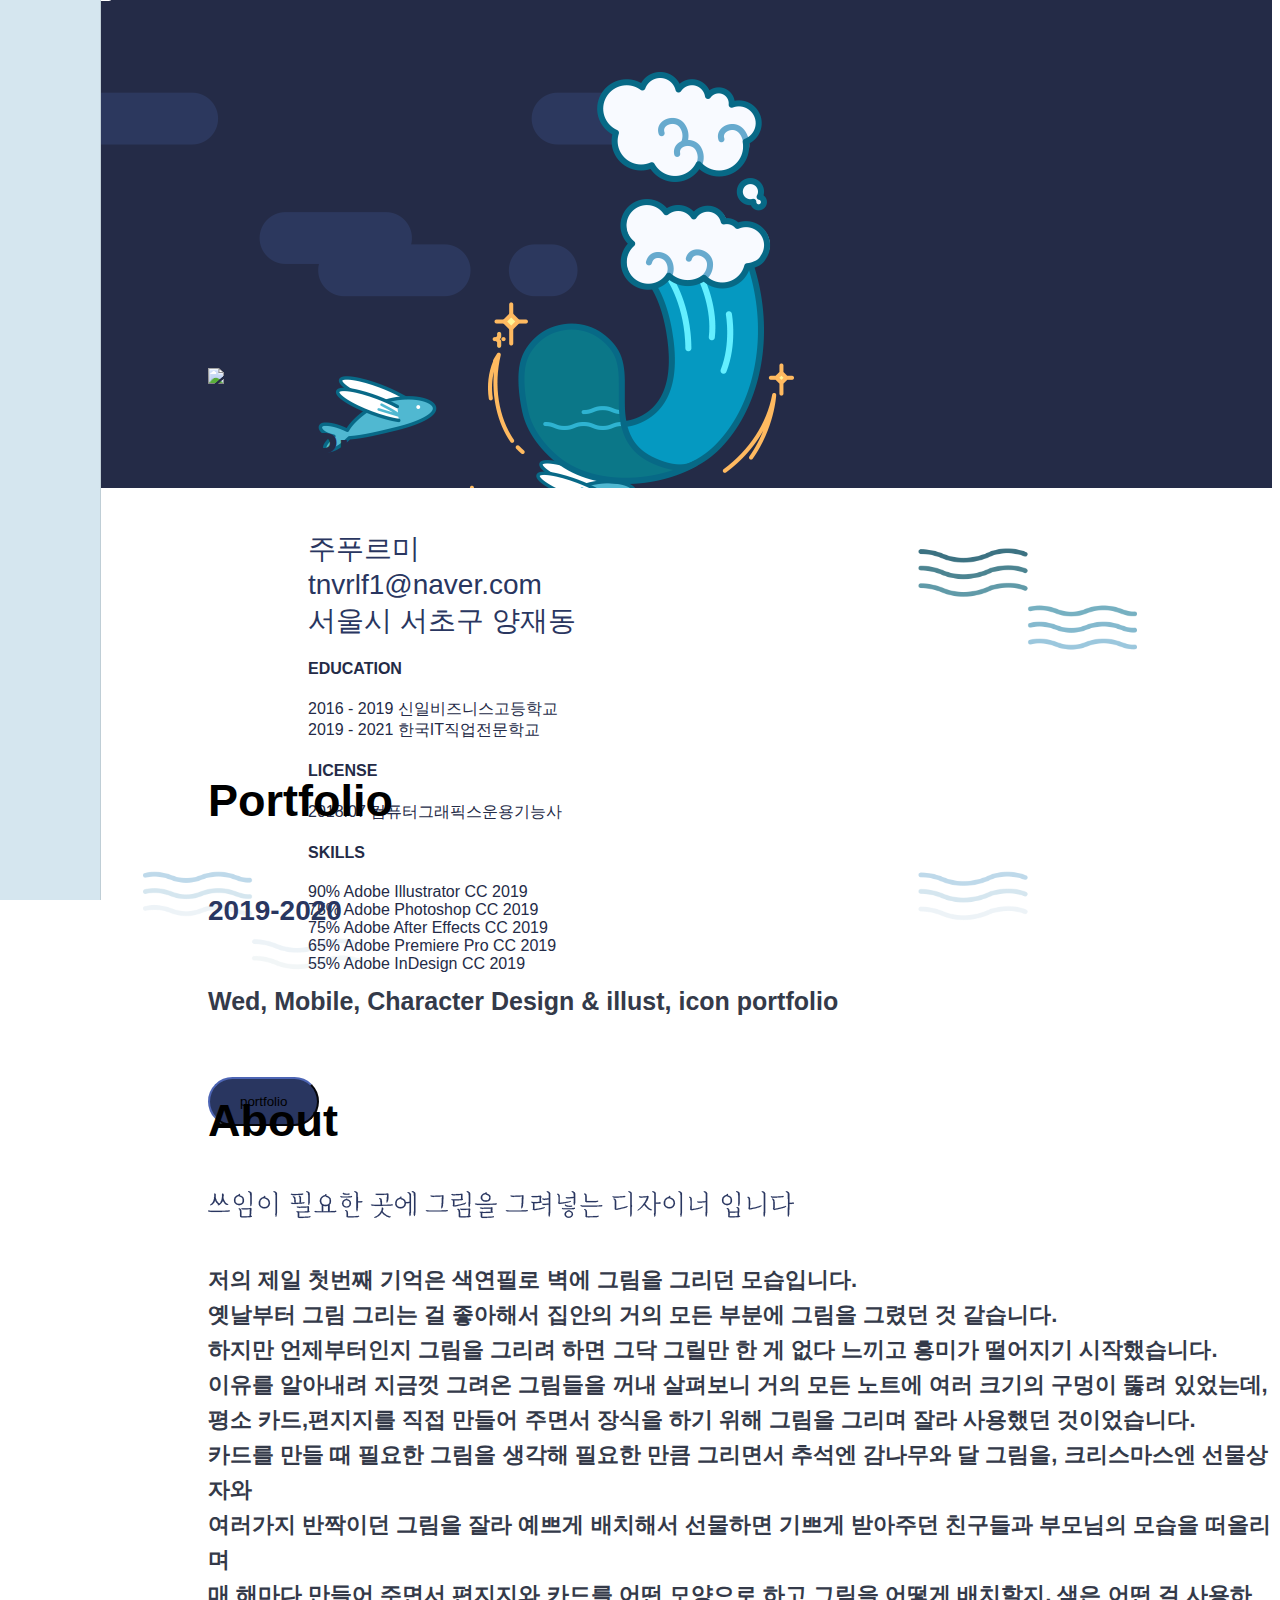
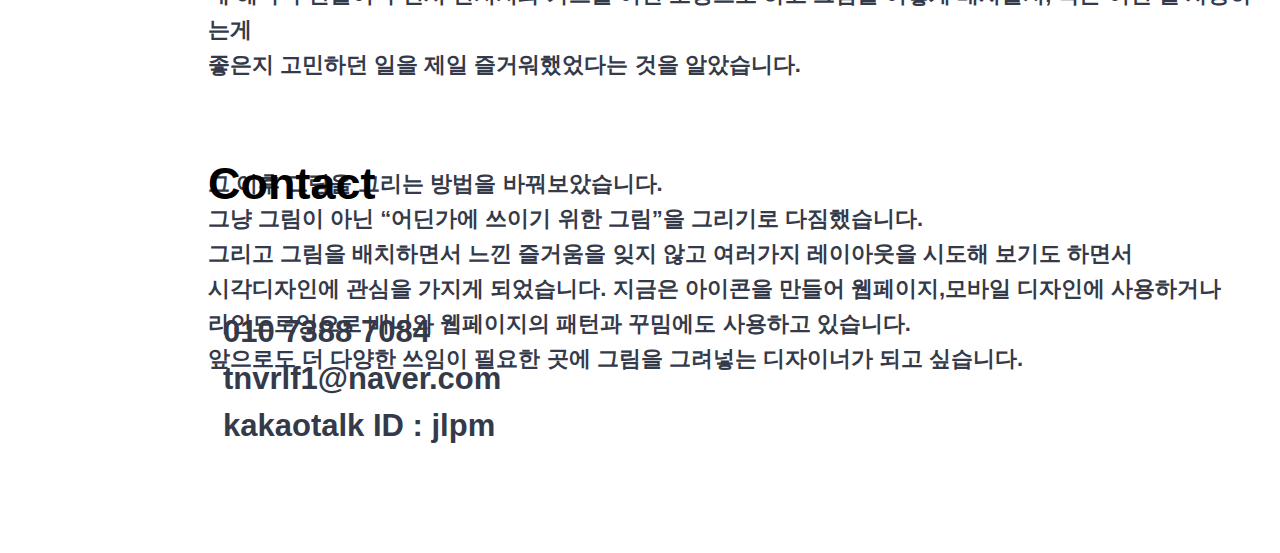
==== commit 43be2b37: "4" ====
--- a/index.html
+++ b/index.html
@@ -16,97 +16,167 @@
 
   <link href="https://fonts.googleapis.com/css2?family=Material+Icons" rel="stylesheet">
   <link rel="stylesheet" href="https://cdn.jsdelivr.net/npm/bootstrap@4.5.3/dist/css/bootstrap.min.css" integrity="sha384-TX8t27EcRE3e/ihU7zmQxVncDAy5uIKz4rEkgIXeMed4M0jlfIDPvg6uqKI2xXr2" crossorigin="anonymous">
+  <link rel="stylesheet" href="https://cdnjs.cloudflare.com/ajax/libs/animate.css/4.1.1/animate.min.css">
+  <link rel="stylesheet" href="https://use.fontawesome.com/releases/v5.15.1/css/all.css" integrity="sha384-vp86vTRFVJgpjF9jiIGPEEqYqlDwgyBgEF109VFjmqGmIY/Y4HV4d3Gp2irVfcrp" crossorigin="anonymous">
+  <link rel="stylesheet" href="https://cdnjs.cloudflare.com/ajax/libs/fullPage.js/3.0.9/fullpage.min.css" integrity="sha512-8M8By+q+SldLyFJbybaHoAPD6g07xyOcscIOQEypDzBS+sTde5d6mlK2ANIZPnSyxZUqJfCNuaIvjBUi8/RS0w==" crossorigin="anonymous" />
   <link rel="stylesheet" href="css/style.css">
-  <link rel="stylesheet" href="https://cdnjs.cloudflare.com/ajax/libs/animate.css/4.1.1/animate.min.css">
   <title>디자이너 주푸르미 Portfolio</title>
 </head>
 
 <body>
-  <span class="material-icons menu">
-    menu
-  </span>
-  <div class="title">
-    <p></p>
-    <img src="./img/hello.png" alt="">
-  </div>
-  <div class="wave">
-    <img src="./img/wave.png" alt="">
+
+  <aside class="sidemenu shadow-sm">
+    <section>
+      <a href="#" class="close"><span class="material-icons">close</span></a>
+      <div class="secondmenu">
+        <spen>
+          <ul class="nav flex-column">
+            <li class="nav-item">
+              <a class="nav-link" href="#">Profile</a>
+            </li>
+            <li class="nav-item">
+              <a class="nav-link" href="#">Portfolio</a>
+            </li>
+            <li class="nav-item">
+              <a class="nav-link" href="#">About</a>
+            </li>
+            <li class="nav-item">
+              <a class="nav-link disabled" href="#" tabindex="-1" aria-disabled="true">Contact</a>
+            </li>
+          </ul>
+        </spen>
+      </div>
+    </section>
+
+  </aside>
+
+  <div class="menuicon">
+    <a href="#"><img src="./img/menu.svg" alt=""></a>
   </div>
 
-  <!-- 남겨둠 -->
-  <section class="profile">
-    <div class="media">
-      <img src="img/Character_1.png" class="align-self-start mr-3" alt="...">
-      <div class="media-body">
-        <div="mt-0">
-          <h2><strong>Profile</strong></h2>
-          <br>
-          <span>주푸르미<br>
-            tnvrlf1@naver.com<br>
-            서울시 서초구 양재동
-          </span>
+  <div id="fullpage">
+    <section class="section home">
+      <div class="title">
+        <p></p>
+        <img src="./img/hello.png" alt="">
+      </div>
+      <div class="wave">
+        <img src="./img/wave.png" alt="">
+      </div>
+    </section>
+
+    <!-- 남겨둠 -->
+    <section class="profile section">
+      <div class="media">
+        <img src="img/character_1.png" class="align-self-start mr-3" alt="...">
+        <div class="media-body">
+          <div="mt-0">
+            <h2><strong>Profile</strong></h2>
+            <br>
+            <span>주푸르미<br>
+              tnvrlf1@naver.com<br>
+              서울시 서초구 양재동
+            </span>
 
 
-          <div class="row mt-5">
-            <div class="col-3 mb-5">
-              <p></p>
-              <h4><strong>EDUCATION</strong></h4>
-              <p></p>
-              2016 - 2019 신일비즈니스고등학교<br>
-              2019 - 2021 한국IT직업전문학교
+            <div class="row mt-5">
+              <div class="col-3 mb-5">
+                <p></p>
+                <h4><strong>EDUCATION</strong></h4>
+                <p></p>
+                2016 - 2019 신일비즈니스고등학교<br>
+                2019 - 2021 한국IT직업전문학교
+              </div>
+              <div class="col-6 mb-4">
+                <p></p>
+                <h4><strong>LICENSE</strong></h4>
+                <p></p>
+                2018.07 컴퓨터그래픽스운용기능사<br>
+              </div>
+              <div class="col-6">
+                <h4><strong>SKILLS</strong></h4>
+                <p></p>
+                90% Adobe Illustrator CC 2019<br>
+                75% Adobe Photoshop CC 2019<br>
+                75% Adobe After Effects CC 2019<br>
+                65% Adobe Premiere Pro CC 2019<br>
+                55% Adobe InDesign CC 2019<br>
+              </div>
             </div>
-            <div class="col-6 mb-4">
-              <p></p>
-              <h4><strong>LICENSE</strong></h4>
-              <p></p>
-              2018.07 컴퓨터그래픽스운용기능사<br>
-            </div>
-            <div class="col-6">
-              <h4><strong>SKILLS</strong></h4>
-              <p></p>
-              90% Adobe Illustrator CC 2019<br>
-              75% Adobe Photoshop CC 2019<br>
-              75% Adobe After Effects CC 2019<br>
-              65% Adobe Premiere Pro CC 2019<br>
-              55% Adobe InDesign CC 2019<br>
-            </div>
-          </div>
-  </section>
+    </section>
 
-<section class="portfolio1">
-  <div class="portfolio">
-    <strong>
-      <h2>Portfolio</h2><br>
-      <h4>2019-2020</h4>
-    </strong>
-    <br>
-    <span>Wed, Mobile, Character Design & illust, icon portfolio </span>
-    <p></p><button type="button" class="btn btn-primary btn-lg">portfolio</button>
+    <section class="portfolio1 section">
+      <div class="portfolio">
+        <strong>
+          <h2>Portfolio</h2><br>
+          <h4>2019-2020</h4>
+        </strong>
+        <br>
+        <span>Wed, Mobile, Character Design & illust, icon portfolio </span>
+        <p></p><button type="button" class="btn btn-primary btn-lg">portfolio</button>
 
+      </div>
+    </section>
+
+    <section class="about section">
+      <strong>
+        <h2>About</h2>
+      </strong>
+      <div class="introduction">
+        <img src="./img/about.png" alt="">
+      </div>
+      <span><br>저의 제일 첫번째 기억은 색연필로 벽에 그림을 그리던 모습입니다.<br>
+        옛날부터 그림 그리는 걸 좋아해서 집안의 거의 모든 부분에 그림을 그렸던 것 같습니다.<br>
+        하지만 언제부터인지 그림을 그리려 하면 그닥 그릴만 한 게 없다 느끼고 흥미가 떨어지기 시작했습니다.<br>
+        이유를 알아내려 지금껏 그려온 그림들을 꺼내 살펴보니 거의 모든 노트에 여러 크기의 구멍이 뚫려 있었는데,<br>
+        평소 카드,편지지를 직접 만들어 주면서 장식을 하기 위해 그림을 그리며 잘라 사용했던 것이었습니다.<br>
+        카드를 만들 때 필요한 그림을 생각해 필요한 만큼 그리면서 추석엔 감나무와 달 그림을, 크리스마스엔 선물상자와<br>
+        여러가지 반짝이던 그림을 잘라 예쁘게 배치해서 선물하면 기쁘게 받아주던 친구들과 부모님의 모습을 떠올리며<br>
+        매 해마다 만들어 주면서 편지지와 카드를 어떤 모양으로 하고 그림을 어떻게 배치할지, 색은 어떤 걸 사용하는게<br>
+        좋은지 고민하던 일을 제일 즐거워했었다는 것을 알았습니다.<br>
+        <p></p>
+        그 이후 그림을 그리는 방법을 바꿔보았습니다.<br>
+        그냥 그림이 아닌 “어딘가에 쓰이기 위한 그림”을 그리기로 다짐했습니다.<br>
+        그리고 그림을 배치하면서 느낀 즐거움을 잊지 않고 여러가지 레이아웃을 시도해 보기도 하면서<br>
+        시각디자인에 관심을 가지게 되었습니다. 지금은 아이콘을 만들어 웹페이지,모바일 디자인에 사용하거나<br>
+        라인드로잉으로 배너와 웹페이지의 패턴과 꾸밈에도 사용하고 있습니다.<br>
+        앞으로도 더 다양한 쓰임이 필요한 곳에 그림을 그려넣는 디자이너가 되고 싶습니다.
+      </span>
+    </section>
+
+    <section class="contact section">
+      <strong>
+        <h2>Contact</h2>
+      </strong>
+      <span>
+        <i class="fas fa-phone-alt"></i> 010 7388 7084<br>
+        <i class="far fa-envelope"></i> tnvrlf1@naver.com<br>
+        <i class="fas fa-comment"></i> kakaotalk ID : jlpm
+      </span>
   </div>
-  </section>
 
-<section class="about">
-  <strong>
-  <h2>About</h2></strong>
-    <img src="./img/about.png" alt="">
-    <span><br>저의 제일 첫번째 기억은 색연필로 벽에 그림을 그리던 모습입니다.<br>
-      옛날부터 그림 그리는 걸 좋아해서 집안의 거의 모든 부분에 그림을 그렸던 것 같습니다.<br>
-      하지만 언제부터인지 그림을 그리려 하면 그닥 그릴만 한 게 없다 느끼고 흥미가 떨어지기 시작했습니다.<br>
-      이유를 알아내려 지금껏 그려온 그림들을 꺼내 살펴보니 거의 모든 노트에 여러 크기의 구멍이 뚫려 있었는데,<br>
-      평소 카드,편지지를 직접 만들어 주면서 장식을 하기 위해  그림을 그리며 잘라 사용했던 것이었습니다.<br>
-      카드를 만들 때 필요한 그림을 생각해 필요한 만큼 그리면서  추석엔 감나무와 달 그림을, 크리스마스엔 선물상자와<br>
-      여러가지 반짝이던 그림을 잘라 예쁘게 배치해서 선물하면 기쁘게 받아주던 친구들과 부모님의 모습을 떠올리며<br>
-      매 해마다 만들어 주면서 편지지와 카드를 어떤 모양으로 하고 그림을 어떻게 배치할지, 색은 어떤 걸 사용하는게<br>
-      좋은지 고민하던 일을 제일 즐거워했었다는 것을 알았습니다.<br>
-      <p></p>
-      그 이후 그림을 그리는 방법을 바꿔보았습니다.<br>
-      그냥 그림이 아닌 “어딘가에 쓰이기 위한 그림”을 그리기로 다짐했습니다.<br>
-      그리고 그림을 배치하면서 느낀 즐거움을 잊지 않고 여러가지 레이아웃을 시도해 보기도 하면서<br>
-      시각디자인에 관심을 가지게 되었습니다. 지금은 아이콘을 만들어 웹페이지,모바일 디자인에 사용하거나<br>
-      라인드로잉으로 배너와 웹페이지의 패턴과 꾸밈에도 사용하고 있습니다.<br>
-      앞으로도 더 다양한 쓰임이 필요한 곳에 그림을 그려넣는 디자이너가 되고 싶습니다. </span>
+
 
 </body>
+<script src="https://cdnjs.cloudflare.com/ajax/libs/fullPage.js/3.0.9/fullpage.min.js" integrity="sha512-Gx/C4x1qubng2MWpJIxTPuWch9O88dhFFfpIl3WlqH0jPHtCiNdYsmJBFX0q5gIzFHmwkPzzYTlZC/Q7zgbwCw==" crossorigin="anonymous"></script>
+<script src="https://cdnjs.cloudflare.com/ajax/libs/fullPage.js/3.0.9/vendors/easings.min.js" integrity="sha512-SrKslwu6IjHEo/8mAOtkoUOT3MzHCEOFWktrC8BNtjPuBBYLYjg1y/Marat34uYfOfxDMLEwy8DLArWEVc2i+w==" crossorigin="anonymous"></script>
+<script src="https://code.jquery.com/jquery-3.5.1.slim.min.js" integrity="sha384-DfXdz2htPH0lsSSs5nCTpuj/zy4C+OGpamoFVy38MVBnE+IbbVYUew+OrCXaRkfj" crossorigin="anonymous"></script>
+
+<script type="text/javascript">
+  new fullpage('#fullpage', {
+    autoScrolling: true,
+    scrollHorizontally: true,
+    navigation: true,
+    navigationPosition: 'right',
+    anchors:['home', 'profile', 'protfolio', 'about', 'contact'],
+  });
+  $('.menuicon a').click(function() {
+    $('.sidemenu').addClass('active')
+  });
+
+  $('.sidemenu .close').click(function() {
+    $('.sidemenu').removeClass('active')
+  });
+</script>
 
 </html>
--- a/css/style.css
+++ b/css/style.css
@@ -2,28 +2,47 @@
 
 body {
   font-family: 'NanumSquare_ac', 'NanumBarunGothic', sans-serif;
+}
+
+.menuicon {
+  position: fixed;
+  padding-left: 35px;
+  padding-top: 40px;
+  width: 70px;
+  height: 100px;
+  z-index: 999;
+}
+
+.nav {
+  font-size: 30px;
+  margin: 25px;
+}
+
+.secondmenu span {
+  text-align: center;
+  font-size: 45px;
+  font-weight: bolder;
+}
+
+.home {
   background-image: url(../img/bg.png);
   background-repeat: no-repeat;
 }
 
-.menu {
-  color: #FFF;
-  padding: 25px;
-  font-size: 45px;
-}
-
 .title {
-  text-align: center;
+  margin-top: -120px;
+  text-align: center;
+
 }
 
 .wave {
   text-align: center;
-  padding-top: 40px;
+  padding-top: 80px;
 }
 
 .media {
   text-align: left;
-  padding-top: 190px;
+  margin-top: -120px;
   padding-left: 200px;
   color: #242B47;
   font-family: : 'NanumSquare_ac';
@@ -47,20 +66,19 @@
 
 .media-body {
   padding-left: 100px;
-  padding-top: 20px;
+  padding-top: -200px;
 }
 
 .profile {
-  padding-top: 80px;
-  padding-bottom: 300px;
-  background-position: 0px 280px;
+  margin-top: -100px;
+  background-position: 0px 170px;
   background-repeat: no-repeat;
   background-size: 100%;
   background-image: url(../img/ripples.png)
 }
 
 .portfolio h2 {
-  padding-top: 80px;
+  margin-top: -100px;
   padding-left: 200px;
   font-size: 45px;
   font-weight: bolder;
@@ -69,6 +87,7 @@
 
 .portfolio h4 {
   padding-left: 200px;
+
   font-size: 28px;
   color: #293660;
   line-height: 20px;
@@ -76,6 +95,7 @@
 }
 
 .portfolio span {
+  margin-top: -900px;
   padding-left: 200px;
   font-size: 25px;
   color: #343A49;
@@ -107,17 +127,15 @@
 }
 
 .portfolio1 {
-  padding-top: 80px;
-  padding-bottom: 300px;
-  background-position: 1130px 220px ;
+  margin-top: -180px;
+  background-position: 1130px 330px;
   background-repeat: no-repeat;
   background-size: auto;
   background-image: url(../img/icon.png)
 }
 
 .about h2 {
-  padding-top: 80px;
-  padding-bottom: 18px;
+  padding-bottom: 22px;
   font-size: 45px;
   font-weight: bolder;
   line-height: 15px;
@@ -125,6 +143,11 @@
 
 .about {
   padding-left: 200px;
+  margin-top: -50px;
+}
+
+.introduction {
+
 }
 
 .about span {
@@ -133,3 +156,56 @@
   line-height: 35px;
   font-weight: bold;
 }
+
+.about p {
+  padding-top: 40px;
+}
+
+.contact h2 {
+  padding-top: 100px;
+  padding-bottom: 80px;
+  font-size: 45px;
+  font-weight: bolder;
+  line-height: 15px;
+  margin-top: -300px;
+}
+
+.contact {
+  padding-left: 200px;
+  background-position: 200px 350px;
+  background-repeat: no-repeat;
+  background-size: auto;
+  background-image: url(../img/character_2.png)
+}
+
+.contact i {
+  padding-right: 15px;
+}
+
+.contact span {
+  font-size: 31px;
+  color: #343A49;
+  line-height: 47px;
+  font-weight: bold;
+}
+
+.sidemenu {
+  position: fixed;
+  left: -550px;
+  top: 0;
+  bottom: 0;
+  width: 550px;
+  background-color: #D5E6EF;
+  -webkit-transform: translate(0px, 0) translateZ(0px);
+  -ms-transform: translate(0px, 0) translateZ(0px);
+  transform: translate(0px, 0) translateZ(0px);
+  -webkit-transition: 200ms cubic-bezier(0.1, .57, .1, 1);
+  transition: 250ms cubic-bezier(0.1, .57, .1, 1);
+  border-right: 1px solid rgba(0, 0, 0, .1);
+  padding: 50px;
+  z-index: 1000
+}
+
+.sidemenu.active {
+  left: 0;
+}
